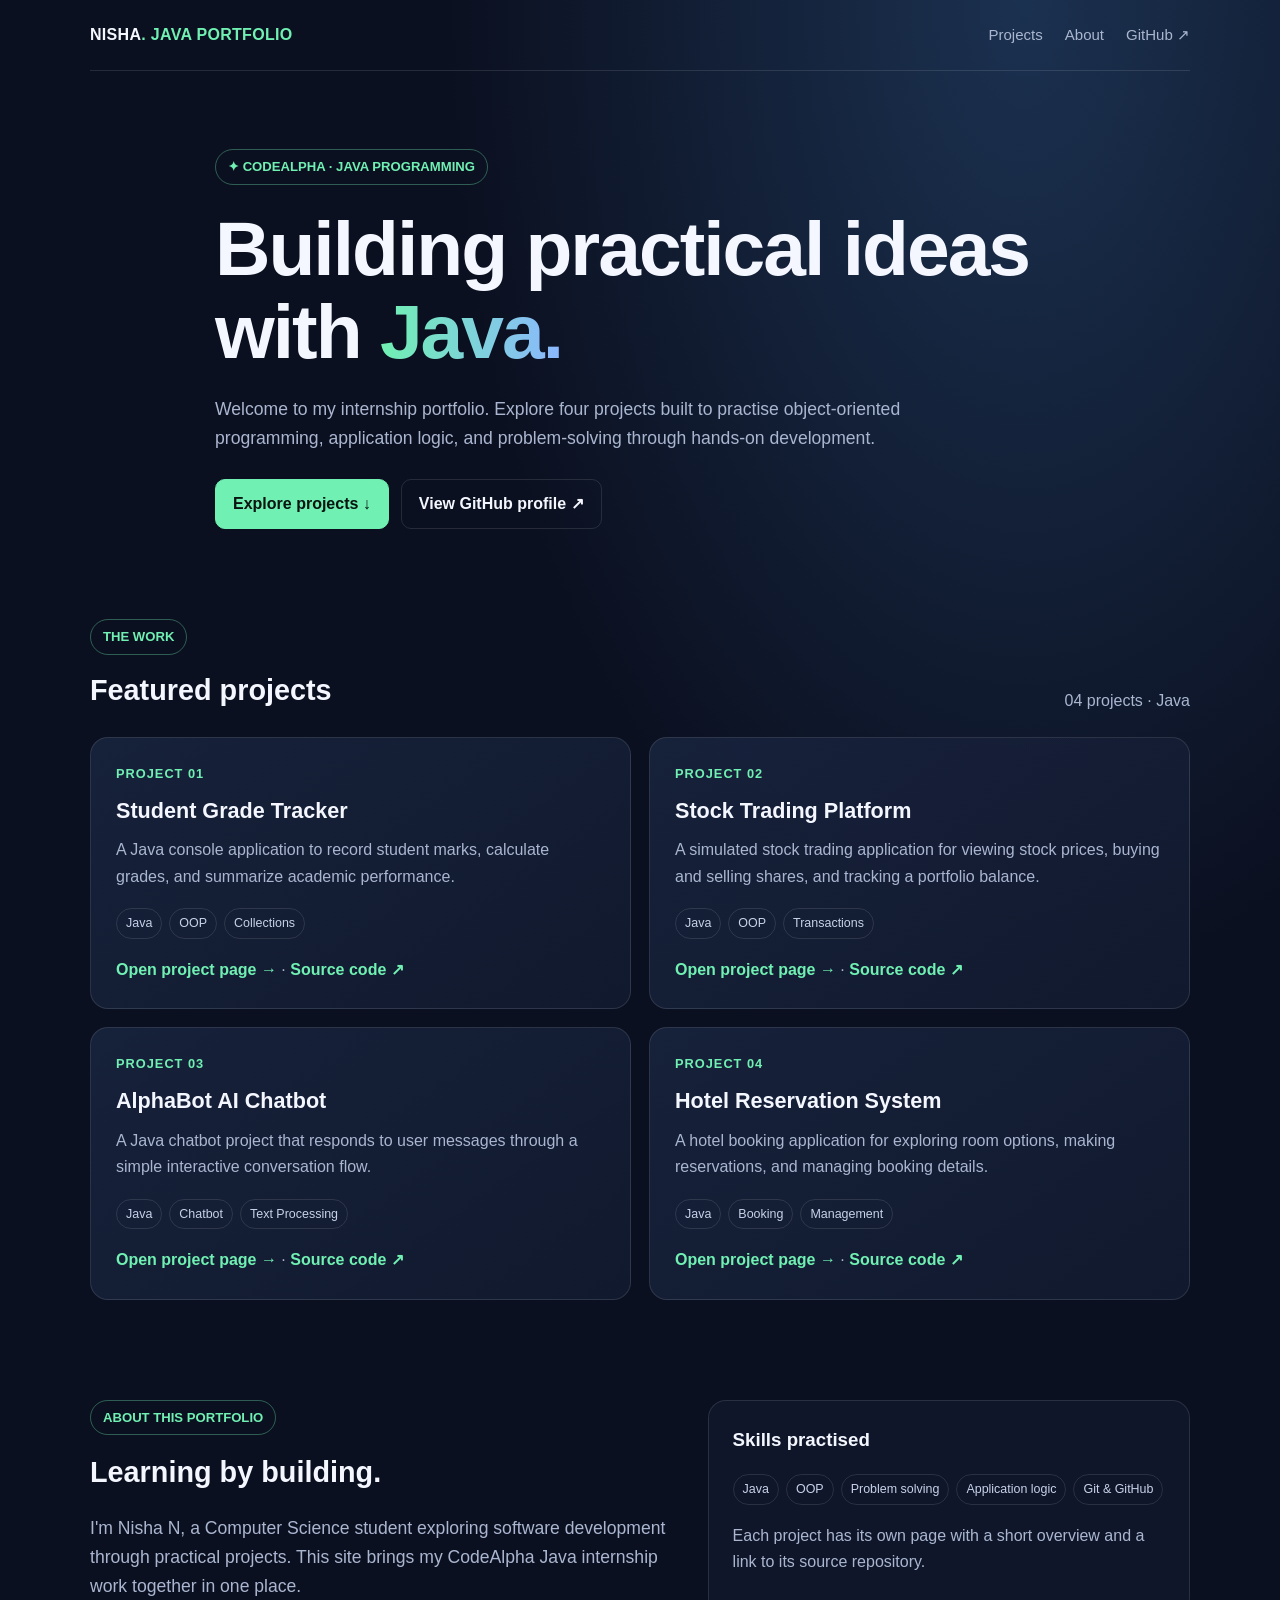
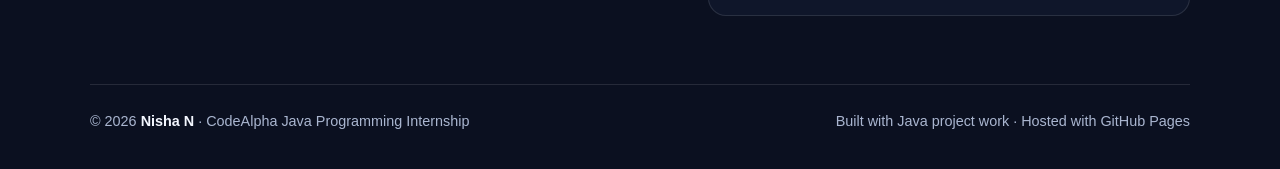
==== index.html @ f7e3fd38 "Add files via upload" ====
<!doctype html><html lang="en"><head><meta charset="utf-8"><meta name="viewport" content="width=device-width, initial-scale=1"><meta name="description" content="Nisha N's CodeAlpha Java Programming Internship portfolio featuring four Java projects."><title>Nisha N | CodeAlpha Java Portfolio</title><link rel="stylesheet" href="style.css"></head><body><header class="wrap nav"><a class="brand" href="index.html">NISHA<span>.</span> <span>JAVA PORTFOLIO</span></a><nav class="navlinks"><a href="index.html#projects">Projects</a><a href="index.html#about">About</a><a href="https://github.com/nishaediga193-tech" target="_blank" rel="noopener">GitHub ↗</a></nav></header><main><section class="wrap hero"><span class="eyebrow">✦ CODEALPHA · JAVA PROGRAMMING</span><h1>Building practical ideas<br>with <span class="gradient">Java.</span></h1><p>Welcome to my internship portfolio. Explore four projects built to practise object-oriented programming, application logic, and problem-solving through hands-on development.</p><div class="actions"><a class="btn" href="#projects">Explore projects ↓</a><a class="btn secondary" href="https://github.com/nishaediga193-tech" target="_blank" rel="noopener">View GitHub profile ↗</a></div></section><section class="wrap section" id="projects"><div class="sectionhead"><div><span class="eyebrow">THE WORK</span><h2 style="margin-top:12px">Featured projects</h2></div><span class="muted">04 projects · Java</span></div><div class="grid"><article class="card"><div class="num">PROJECT 01</div><h3>Student Grade Tracker</h3><p>A Java console application to record student marks, calculate grades, and summarize academic performance.</p><div class="tags"><span class="tag">Java</span><span class="tag">OOP</span><span class="tag">Collections</span></div><a class="textlink" href="student-grade-tracker.html">Open project page →</a><span class="muted"> · </span><a class="textlink" href="https://github.com/nishaediga193-tech/CodeAlpha_StudentGradeTracker" target="_blank" rel="noopener">Source code ↗</a></article><article class="card"><div class="num">PROJECT 02</div><h3>Stock Trading Platform</h3><p>A simulated stock trading application for viewing stock prices, buying and selling shares, and tracking a portfolio balance.</p><div class="tags"><span class="tag">Java</span><span class="tag">OOP</span><span class="tag">Transactions</span></div><a class="textlink" href="stock-trading-platform.html">Open project page →</a><span class="muted"> · </span><a class="textlink" href="https://github.com/nishaediga193-tech/CodeAlpha_StockTradingPlatform" target="_blank" rel="noopener">Source code ↗</a></article><article class="card"><div class="num">PROJECT 03</div><h3>AlphaBot AI Chatbot</h3><p>A Java chatbot project that responds to user messages through a simple interactive conversation flow.</p><div class="tags"><span class="tag">Java</span><span class="tag">Chatbot</span><span class="tag">Text Processing</span></div><a class="textlink" href="alphabot-chatbot.html">Open project page →</a><span class="muted"> · </span><a class="textlink" href="https://github.com/nishaediga193-tech/AI-Chatbot-AlphaBot" target="_blank" rel="noopener">Source code ↗</a></article><article class="card"><div class="num">PROJECT 04</div><h3>Hotel Reservation System</h3><p>A hotel booking application for exploring room options, making reservations, and managing booking details.</p><div class="tags"><span class="tag">Java</span><span class="tag">Booking</span><span class="tag">Management</span></div><a class="textlink" href="hotel-reservation.html">Open project page →</a><span class="muted"> · </span><a class="textlink" href="https://github.com/nishaediga193-tech/Hotel-Reservation-System" target="_blank" rel="noopener">Source code ↗</a></article></div></section><section class="wrap section" id="about"><div class="about"><div><span class="eyebrow">ABOUT THIS PORTFOLIO</span><h2 style="margin-top:14px">Learning by building.</h2><p class="lead">I'm Nisha N, a Computer Science student exploring software development through practical projects. This site brings my CodeAlpha Java internship work together in one place.</p></div><div class="aboutbox"><h3>Skills practised</h3><div class="tags"><span class="tag">Java</span><span class="tag">OOP</span><span class="tag">Problem solving</span><span class="tag">Application logic</span><span class="tag">Git & GitHub</span></div><p class="muted">Each project has its own page with a short overview and a link to its source repository.</p></div></div></section></main><footer class="wrap footer"><div>© 2026 <strong>Nisha N</strong> · CodeAlpha Java Programming Internship</div><div>Built with Java project work · Hosted with GitHub Pages</div></footer></body></html>
---- style.css ----
:root{--bg:#0b1020;--panel:#121a2f;--panel2:#18233d;--text:#f4f7ff;--muted:#aab6d0;--green:#70f0b2;--blue:#8bb7ff;--line:rgba(255,255,255,.11)}*{box-sizing:border-box}html{scroll-behavior:smooth}body{margin:0;background:radial-gradient(ellipse at 80% 0%,#1b3150 0,transparent 40%),var(--bg);color:var(--text);font-family:Inter,Segoe UI,Arial,sans-serif;line-height:1.65}a{color:inherit;text-decoration:none}.wrap{width:min(1100px,92%);margin:auto}.nav{display:flex;justify-content:space-between;align-items:center;padding:22px 0;border-bottom:1px solid var(--line);gap:20px}.brand{font-weight:800;letter-spacing:.3px}.brand span{color:var(--green)}.navlinks{display:flex;gap:22px;color:var(--muted);font-size:.94rem}.navlinks a:hover,.textlink:hover{color:var(--green)}.hero{padding:78px 0 55px;max-width:850px}.eyebrow{display:inline-flex;align-items:center;gap:8px;border:1px solid rgba(112,240,178,.35);color:var(--green);padding:6px 12px;border-radius:99px;font-size:.82rem;font-weight:700}.hero h1{font-size:clamp(2.5rem,6vw,4.8rem);line-height:1.08;letter-spacing:-2px;margin:22px 0}.gradient{background:linear-gradient(90deg,var(--green),var(--blue));-webkit-background-clip:text;background-clip:text;color:transparent}.hero p,.lead{font-size:1.1rem;color:var(--muted);max-width:720px}.actions{display:flex;flex-wrap:wrap;gap:12px;margin-top:26px}.btn{display:inline-flex;align-items:center;justify-content:center;padding:11px 17px;border-radius:10px;background:var(--green);color:#07140f;font-weight:800;border:1px solid var(--green)}.btn.secondary{background:transparent;color:var(--text);border-color:var(--line)}.section{padding:35px 0 65px}.sectionhead{display:flex;justify-content:space-between;align-items:end;gap:18px;margin-bottom:22px}.section h2{font-size:1.8rem;margin:0}.muted{color:var(--muted)}.grid{display:grid;grid-template-columns:repeat(2,minmax(0,1fr));gap:18px}.card{padding:25px;border:1px solid var(--line);border-radius:18px;background:linear-gradient(145deg,rgba(24,35,61,.92),rgba(18,26,47,.92));transition:transform .2s,border-color .2s}.card:hover{transform:translateY(-4px);border-color:rgba(112,240,178,.5)}.num{font-size:.8rem;color:var(--green);font-weight:800;letter-spacing:1px}.card h3{font-size:1.35rem;margin:9px 0}.card p{color:var(--muted);margin:0 0 17px}.tags{display:flex;flex-wrap:wrap;gap:7px;margin:18px 0}.tag{font-size:.78rem;border:1px solid var(--line);border-radius:99px;padding:4px 9px;color:#c7d2e9}.textlink{color:var(--green);font-weight:700}.about{display:grid;grid-template-columns:1.1fr .9fr;gap:28px;align-items:start}.aboutbox{border:1px solid var(--line);border-radius:18px;padding:24px;background:rgba(18,26,47,.7)}.aboutbox h3{margin-top:0}.detailhero{padding:62px 0 32px}.detailhero h1{font-size:clamp(2.4rem,5vw,4rem);line-height:1.12;letter-spacing:-1.4px;margin:18px 0}.detailgrid{display:grid;grid-template-columns:1.5fr .8fr;gap:20px;padding-bottom:65px}.panel{border:1px solid var(--line);border-radius:18px;padding:25px;background:rgba(18,26,47,.82)}.panel h2{margin-top:0}.panel li{margin:8px 0;color:var(--muted)}.back{color:var(--green);font-weight:700}.notice{border-left:3px solid var(--green);padding:12px 16px;background:rgba(112,240,178,.07);color:var(--muted);border-radius:0 9px 9px 0}.footer{border-top:1px solid var(--line);padding:25px 0 35px;color:var(--muted);font-size:.9rem;display:flex;justify-content:space-between;gap:15px;flex-wrap:wrap}.footer strong{color:var(--text)}@media(max-width:720px){.nav{align-items:flex-start;flex-direction:column}.navlinks{gap:14px;flex-wrap:wrap}.hero{padding-top:52px}.grid,.about,.detailgrid{grid-template-columns:1fr}.sectionhead{align-items:start;flex-direction:column}.card,.panel{padding:21px}}
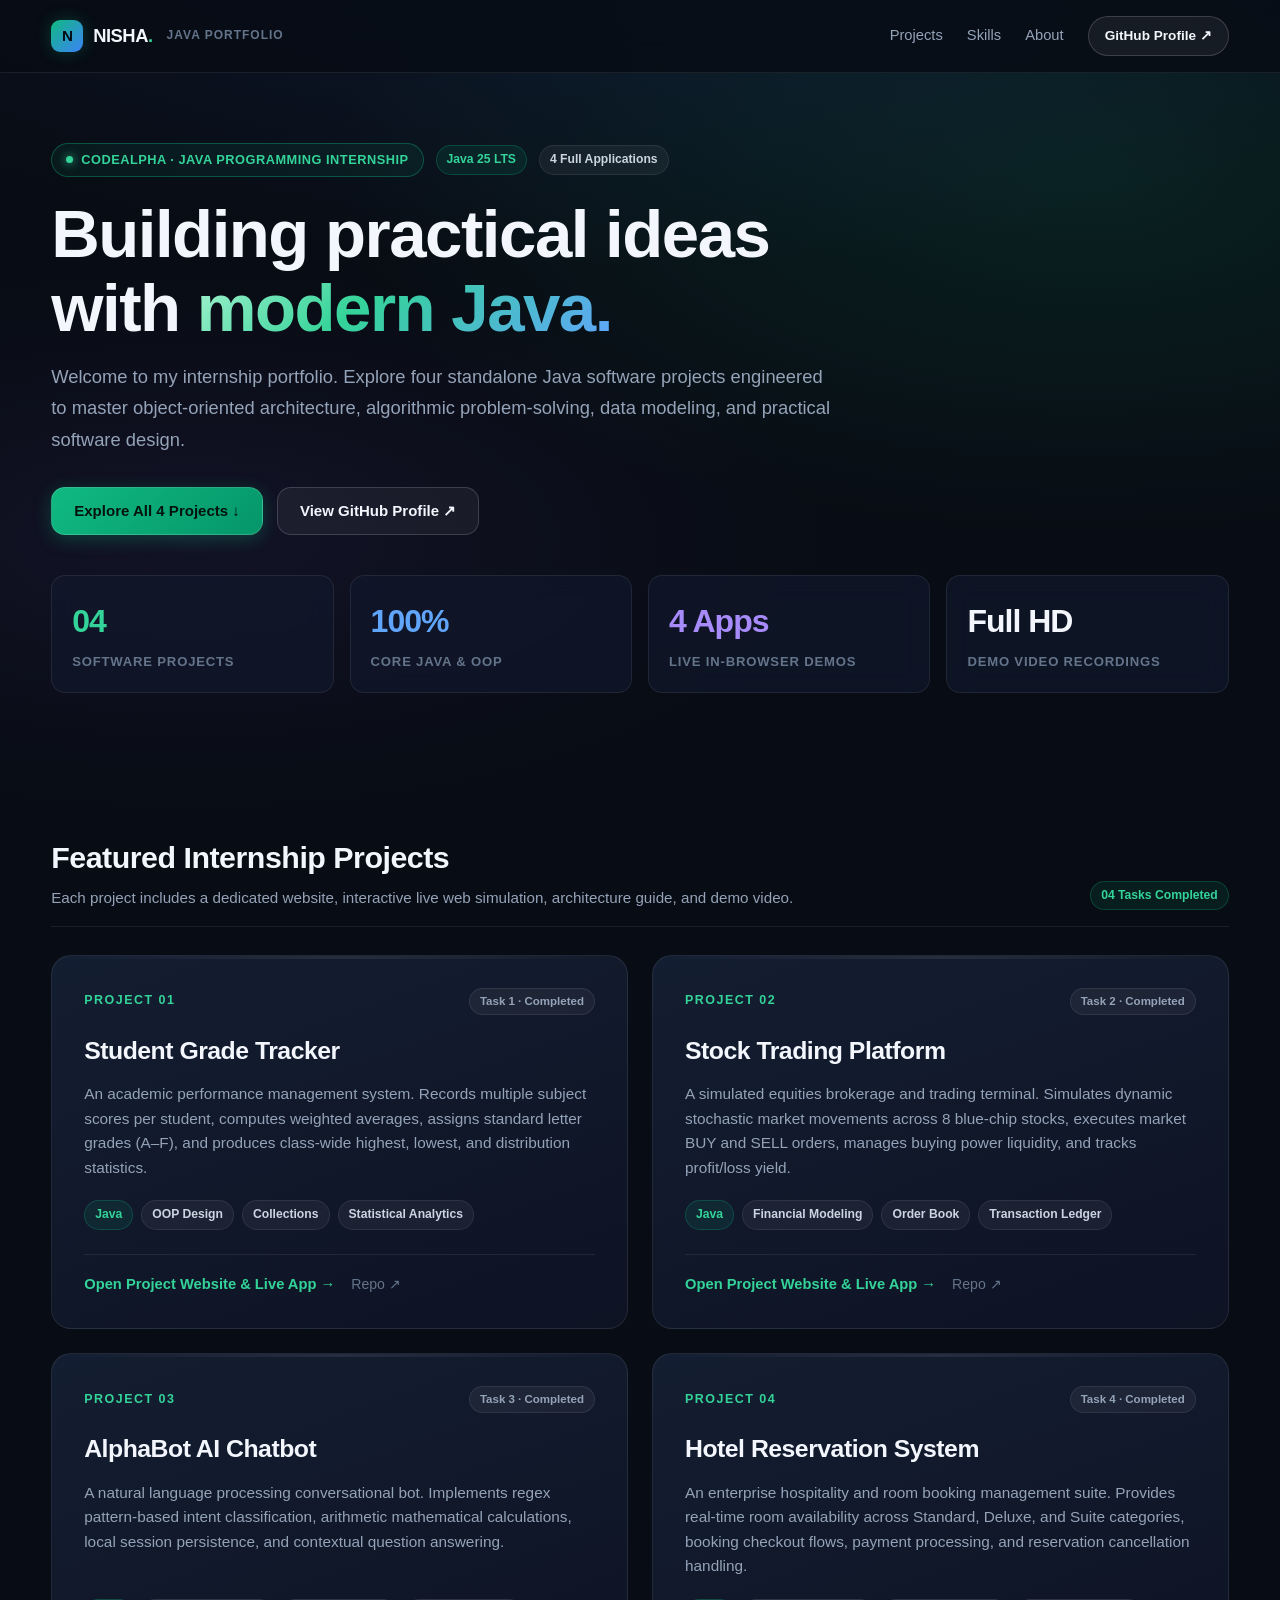
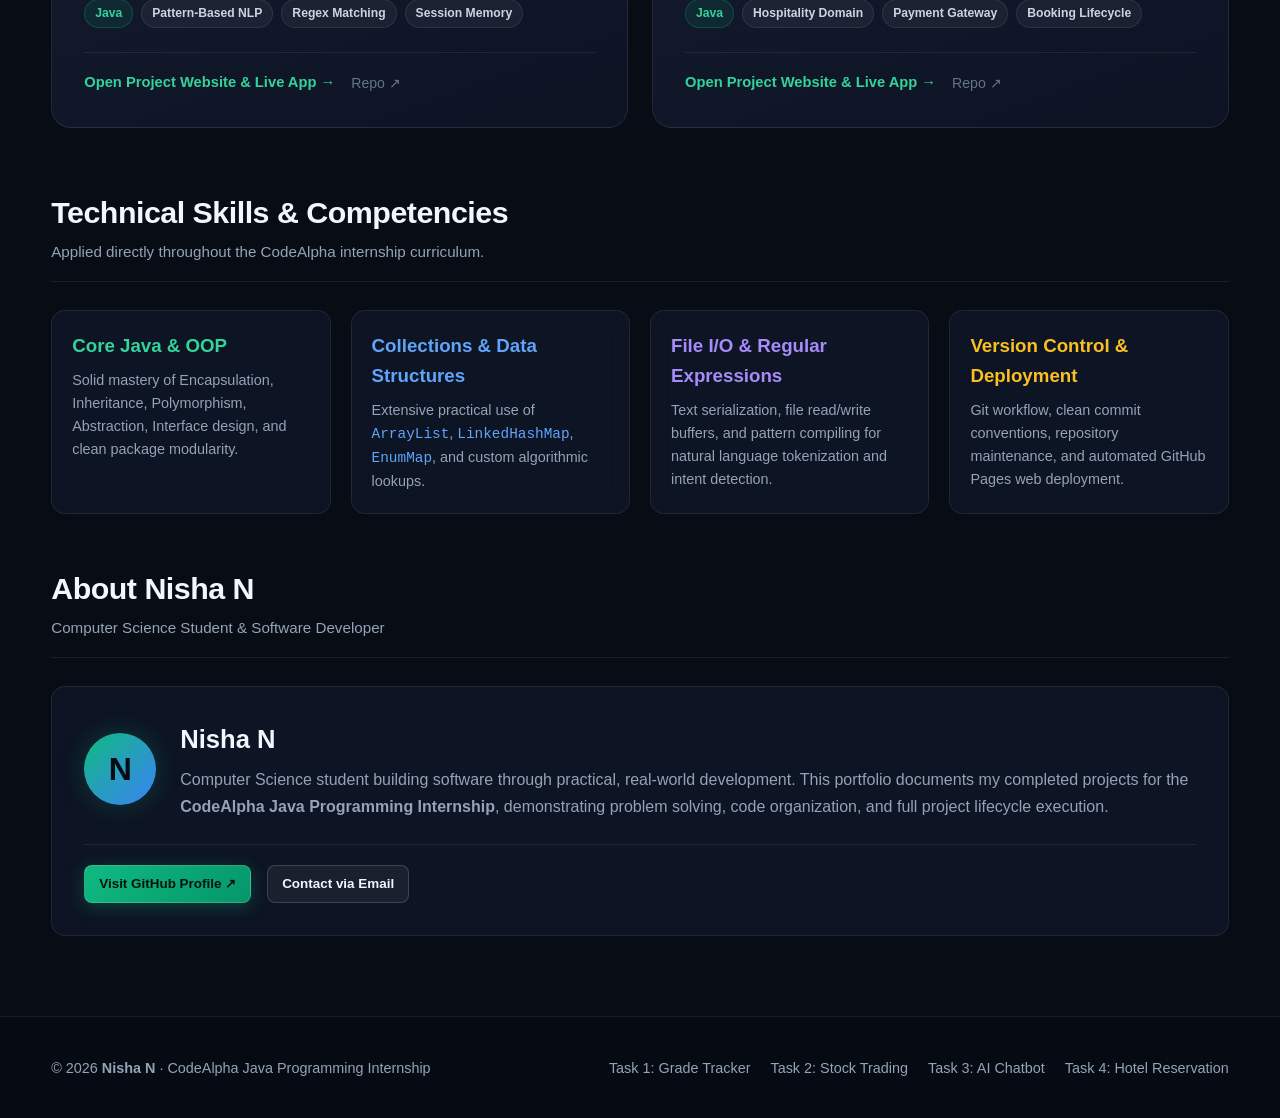
==== commit 6c3a93e7: "Upgrade portfolio with interactive suites, input/output controls, and custom favicon" ====
--- a/index.html
+++ b/index.html
@@ -1 +1,255 @@
-<!doctype html><html lang="en"><head><meta charset="utf-8"><meta name="viewport" content="width=device-width, initial-scale=1"><meta name="description" content="Nisha N's CodeAlpha Java Programming Internship portfolio featuring four Java projects."><title>Nisha N | CodeAlpha Java Portfolio</title><link rel="stylesheet" href="style.css"></head><body><header class="wrap nav"><a class="brand" href="index.html">NISHA<span>.</span> <span>JAVA PORTFOLIO</span></a><nav class="navlinks"><a href="index.html#projects">Projects</a><a href="index.html#about">About</a><a href="https://github.com/nishaediga193-tech" target="_blank" rel="noopener">GitHub ↗</a></nav></header><main><section class="wrap hero"><span class="eyebrow">✦ CODEALPHA · JAVA PROGRAMMING</span><h1>Building practical ideas<br>with <span class="gradient">Java.</span></h1><p>Welcome to my internship portfolio. Explore four projects built to practise object-oriented programming, application logic, and problem-solving through hands-on development.</p><div class="actions"><a class="btn" href="#projects">Explore projects ↓</a><a class="btn secondary" href="https://github.com/nishaediga193-tech" target="_blank" rel="noopener">View GitHub profile ↗</a></div></section><section class="wrap section" id="projects"><div class="sectionhead"><div><span class="eyebrow">THE WORK</span><h2 style="margin-top:12px">Featured projects</h2></div><span class="muted">04 projects · Java</span></div><div class="grid"><article class="card"><div class="num">PROJECT 01</div><h3>Student Grade Tracker</h3><p>A Java console application to record student marks, calculate grades, and summarize academic performance.</p><div class="tags"><span class="tag">Java</span><span class="tag">OOP</span><span class="tag">Collections</span></div><a class="textlink" href="student-grade-tracker.html">Open project page →</a><span class="muted"> · </span><a class="textlink" href="https://github.com/nishaediga193-tech/CodeAlpha_StudentGradeTracker" target="_blank" rel="noopener">Source code ↗</a></article><article class="card"><div class="num">PROJECT 02</div><h3>Stock Trading Platform</h3><p>A simulated stock trading application for viewing stock prices, buying and selling shares, and tracking a portfolio balance.</p><div class="tags"><span class="tag">Java</span><span class="tag">OOP</span><span class="tag">Transactions</span></div><a class="textlink" href="stock-trading-platform.html">Open project page →</a><span class="muted"> · </span><a class="textlink" href="https://github.com/nishaediga193-tech/CodeAlpha_StockTradingPlatform" target="_blank" rel="noopener">Source code ↗</a></article><article class="card"><div class="num">PROJECT 03</div><h3>AlphaBot AI Chatbot</h3><p>A Java chatbot project that responds to user messages through a simple interactive conversation flow.</p><div class="tags"><span class="tag">Java</span><span class="tag">Chatbot</span><span class="tag">Text Processing</span></div><a class="textlink" href="alphabot-chatbot.html">Open project page →</a><span class="muted"> · </span><a class="textlink" href="https://github.com/nishaediga193-tech/AI-Chatbot-AlphaBot" target="_blank" rel="noopener">Source code ↗</a></article><article class="card"><div class="num">PROJECT 04</div><h3>Hotel Reservation System</h3><p>A hotel booking application for exploring room options, making reservations, and managing booking details.</p><div class="tags"><span class="tag">Java</span><span class="tag">Booking</span><span class="tag">Management</span></div><a class="textlink" href="hotel-reservation.html">Open project page →</a><span class="muted"> · </span><a class="textlink" href="https://github.com/nishaediga193-tech/Hotel-Reservation-System" target="_blank" rel="noopener">Source code ↗</a></article></div></section><section class="wrap section" id="about"><div class="about"><div><span class="eyebrow">ABOUT THIS PORTFOLIO</span><h2 style="margin-top:14px">Learning by building.</h2><p class="lead">I'm Nisha N, a Computer Science student exploring software development through practical projects. This site brings my CodeAlpha Java internship work together in one place.</p></div><div class="aboutbox"><h3>Skills practised</h3><div class="tags"><span class="tag">Java</span><span class="tag">OOP</span><span class="tag">Problem solving</span><span class="tag">Application logic</span><span class="tag">Git & GitHub</span></div><p class="muted">Each project has its own page with a short overview and a link to its source repository.</p></div></div></section></main><footer class="wrap footer"><div>© 2026 <strong>Nisha N</strong> · CodeAlpha Java Programming Internship</div><div>Built with Java project work · Hosted with GitHub Pages</div></footer></body></html>+<!doctype html>
+<html lang="en">
+<head>
+  <meta charset="utf-8">
+  <meta name="viewport" content="width=device-width, initial-scale=1">
+  <meta name="description" content="Nisha N's CodeAlpha Java Programming Internship Portfolio featuring 4 production-grade Java projects with interactive browser simulators and demo videos.">
+  <title>Nisha N | CodeAlpha Java Programming Internship Portfolio</title>
+  <link rel="stylesheet" href="style.css">
+  <link rel="icon" type="image/x-icon" href="favicon.ico">
+</head>
+<body>
+
+  <!-- NAVIGATION -->
+  <header class="nav-wrap">
+    <div class="wrap nav">
+      <a class="brand" href="index.html">
+        <span class="brand-badge">N</span>
+        <span>NISHA<span class="accent">.</span></span>
+        <span class="subtag">Java Portfolio</span>
+      </a>
+      <nav class="navlinks">
+        <a href="#projects">Projects</a>
+        <a href="#skills">Skills</a>
+        <a href="#about">About</a>
+        <a href="https://github.com/nishaediga193-tech" target="_blank" rel="noopener" class="nav-cta">GitHub Profile ↗</a>
+      </nav>
+    </div>
+  </header>
+
+  <main class="wrap">
+    <!-- HERO SECTION -->
+    <section class="hero">
+      <div style="display:flex; align-items:center; gap:12px; flex-wrap:wrap;">
+        <span class="eyebrow"><span class="pulse-dot"></span> CODEALPHA · JAVA PROGRAMMING INTERNSHIP</span>
+        <span class="tag primary">Java 25 LTS</span>
+        <span class="tag">4 Full Applications</span>
+      </div>
+
+      <h1>Building practical ideas<br>with <span class="gradient">modern Java.</span></h1>
+
+      <p class="lead">
+        Welcome to my internship portfolio. Explore four standalone Java software projects engineered to master object-oriented architecture, algorithmic problem-solving, data modeling, and practical software design.
+      </p>
+
+      <div class="hero-actions">
+        <a class="btn" href="#projects">Explore All 4 Projects ↓</a>
+        <a class="btn secondary" href="https://github.com/nishaediga193-tech" target="_blank" rel="noopener">View GitHub Profile ↗</a>
+      </div>
+
+      <!-- HIGHLIGHT STATS -->
+      <div class="stats-grid">
+        <div class="stat-card">
+          <div class="stat-num highlight">04</div>
+          <div class="stat-label">Software Projects</div>
+        </div>
+        <div class="stat-card">
+          <div class="stat-num blue">100%</div>
+          <div class="stat-label">Core Java &amp; OOP</div>
+        </div>
+        <div class="stat-card">
+          <div class="stat-num purple">4 Apps</div>
+          <div class="stat-label">Live In-Browser Demos</div>
+        </div>
+        <div class="stat-card">
+          <div class="stat-num">Full HD</div>
+          <div class="stat-label">Demo Video Recordings</div>
+        </div>
+      </div>
+    </section>
+
+    <!-- FEATURED PROJECTS GRID -->
+    <section class="demo-section" id="projects">
+      <div class="section-head">
+        <div>
+          <h2>Featured Internship Projects</h2>
+          <p>Each project includes a dedicated website, interactive live web simulation, architecture guide, and demo video.</p>
+        </div>
+        <span class="tag primary">04 Tasks Completed</span>
+      </div>
+
+      <div class="project-grid">
+        <!-- PROJECT 1 -->
+        <article class="project-card">
+          <div class="card-top">
+            <span class="card-num">PROJECT 01</span>
+            <span class="card-badge">Task 1 · Completed</span>
+          </div>
+          <h3>Student Grade Tracker</h3>
+          <p>
+            An academic performance management system. Records multiple subject scores per student, computes weighted averages, assigns standard letter grades (A–F), and produces class-wide highest, lowest, and distribution statistics.
+          </p>
+          <div class="tag-list">
+            <span class="tag primary">Java</span>
+            <span class="tag">OOP Design</span>
+            <span class="tag">Collections</span>
+            <span class="tag">Statistical Analytics</span>
+          </div>
+          <div class="card-links">
+            <a class="card-cta" href="student-grade-tracker.html">Open Project Website &amp; Live App →</a>
+            <a class="card-repo" href="https://github.com/nishaediga193-tech/CodeAlpha_StudentGradeTracker" target="_blank" rel="noopener">Repo ↗</a>
+          </div>
+        </article>
+
+        <!-- PROJECT 2 -->
+        <article class="project-card">
+          <div class="card-top">
+            <span class="card-num">PROJECT 02</span>
+            <span class="card-badge">Task 2 · Completed</span>
+          </div>
+          <h3>Stock Trading Platform</h3>
+          <p>
+            A simulated equities brokerage and trading terminal. Simulates dynamic stochastic market movements across 8 blue-chip stocks, executes market BUY and SELL orders, manages buying power liquidity, and tracks profit/loss yield.
+          </p>
+          <div class="tag-list">
+            <span class="tag primary">Java</span>
+            <span class="tag">Financial Modeling</span>
+            <span class="tag">Order Book</span>
+            <span class="tag">Transaction Ledger</span>
+          </div>
+          <div class="card-links">
+            <a class="card-cta" href="stock-trading-platform.html">Open Project Website &amp; Live App →</a>
+            <a class="card-repo" href="https://github.com/nishaediga193-tech/CodeAlpha_StockTradingPlatform" target="_blank" rel="noopener">Repo ↗</a>
+          </div>
+        </article>
+
+        <!-- PROJECT 3 -->
+        <article class="project-card">
+          <div class="card-top">
+            <span class="card-num">PROJECT 03</span>
+            <span class="card-badge">Task 3 · Completed</span>
+          </div>
+          <h3>AlphaBot AI Chatbot</h3>
+          <p>
+            A natural language processing conversational bot. Implements regex pattern-based intent classification, arithmetic mathematical calculations, local session persistence, and contextual question answering.
+          </p>
+          <div class="tag-list">
+            <span class="tag primary">Java</span>
+            <span class="tag">Pattern-Based NLP</span>
+            <span class="tag">Regex Matching</span>
+            <span class="tag">Session Memory</span>
+          </div>
+          <div class="card-links">
+            <a class="card-cta" href="alphabot-chatbot.html">Open Project Website &amp; Live App →</a>
+            <a class="card-repo" href="https://github.com/nishaediga193-tech/AI-Chatbot-AlphaBot" target="_blank" rel="noopener">Repo ↗</a>
+          </div>
+        </article>
+
+        <!-- PROJECT 4 -->
+        <article class="project-card">
+          <div class="card-top">
+            <span class="card-num">PROJECT 04</span>
+            <span class="card-badge">Task 4 · Completed</span>
+          </div>
+          <h3>Hotel Reservation System</h3>
+          <p>
+            An enterprise hospitality and room booking management suite. Provides real-time room availability across Standard, Deluxe, and Suite categories, booking checkout flows, payment processing, and reservation cancellation handling.
+          </p>
+          <div class="tag-list">
+            <span class="tag primary">Java</span>
+            <span class="tag">Hospitality Domain</span>
+            <span class="tag">Payment Gateway</span>
+            <span class="tag">Booking Lifecycle</span>
+          </div>
+          <div class="card-links">
+            <a class="card-cta" href="hotel-reservation.html">Open Project Website &amp; Live App →</a>
+            <a class="card-repo" href="https://github.com/nishaediga193-tech/Hotel-Reservation-System" target="_blank" rel="noopener">Repo ↗</a>
+          </div>
+        </article>
+      </div>
+    </section>
+
+    <!-- SKILLS SECTION -->
+    <section class="demo-section" id="skills">
+      <div class="section-head">
+        <div>
+          <h2>Technical Skills &amp; Competencies</h2>
+          <p>Applied directly throughout the CodeAlpha internship curriculum.</p>
+        </div>
+      </div>
+
+      <div style="display:grid; grid-template-columns:repeat(auto-fit, minmax(260px, 1fr)); gap:20px;">
+        <div class="stat-card">
+          <h3 style="color:var(--primary-light); margin-bottom:8px;">Core Java &amp; OOP</h3>
+          <p style="color:var(--text-muted); font-size:0.9rem;">
+            Solid mastery of Encapsulation, Inheritance, Polymorphism, Abstraction, Interface design, and clean package modularity.
+          </p>
+        </div>
+        <div class="stat-card">
+          <h3 style="color:#60a5fa; margin-bottom:8px;">Collections &amp; Data Structures</h3>
+          <p style="color:var(--text-muted); font-size:0.9rem;">
+            Extensive practical use of <code style="color:#60a5fa;">ArrayList</code>, <code style="color:#60a5fa;">LinkedHashMap</code>, <code style="color:#60a5fa;">EnumMap</code>, and custom algorithmic lookups.
+          </p>
+        </div>
+        <div class="stat-card">
+          <h3 style="color:#a78bfa; margin-bottom:8px;">File I/O &amp; Regular Expressions</h3>
+          <p style="color:var(--text-muted); font-size:0.9rem;">
+            Text serialization, file read/write buffers, and pattern compiling for natural language tokenization and intent detection.
+          </p>
+        </div>
+        <div class="stat-card">
+          <h3 style="color:#fbbf24; margin-bottom:8px;">Version Control &amp; Deployment</h3>
+          <p style="color:var(--text-muted); font-size:0.9rem;">
+            Git workflow, clean commit conventions, repository maintenance, and automated GitHub Pages web deployment.
+          </p>
+        </div>
+      </div>
+    </section>
+
+    <!-- ABOUT SECTION -->
+    <section class="demo-section" id="about">
+      <div class="section-head">
+        <div>
+          <h2>About Nisha N</h2>
+          <p>Computer Science Student &amp; Software Developer</p>
+        </div>
+      </div>
+
+      <div class="stat-card" style="padding:32px;">
+        <div style="display:flex; gap:24px; align-items:center; flex-wrap:wrap;">
+          <div style="width:72px; height:72px; border-radius:50%; background:linear-gradient(135deg, var(--primary), var(--blue)); display:flex; align-items:center; justify-content:center; font-size:2rem; font-weight:900; color:#050b14; box-shadow:0 0 25px var(--primary-glow);">
+            N
+          </div>
+          <div style="flex:1; min-width:260px;">
+            <h3 style="font-size:1.6rem; margin-bottom:6px;">Nisha N</h3>
+            <p style="color:var(--text-muted); line-height:1.7;">
+              Computer Science student building software through practical, real-world development. This portfolio documents my completed projects for the <strong>CodeAlpha Java Programming Internship</strong>, demonstrating problem solving, code organization, and full project lifecycle execution.
+            </p>
+          </div>
+        </div>
+
+        <div style="margin-top:24px; padding-top:20px; border-top:1px solid var(--line); display:flex; gap:16px; flex-wrap:wrap;">
+          <a href="https://github.com/nishaediga193-tech" target="_blank" rel="noopener" class="btn sm">Visit GitHub Profile ↗</a>
+          <a href="mailto:nishaediga193@gmail.com" class="btn secondary sm">Contact via Email</a>
+        </div>
+      </div>
+    </section>
+  </main>
+
+  <!-- FOOTER -->
+  <footer class="footer-wrap">
+    <div class="wrap footer-content">
+      <div>
+        © 2026 <strong>Nisha N</strong> · CodeAlpha Java Programming Internship
+      </div>
+      <div class="footer-nav">
+        <a href="student-grade-tracker.html">Task 1: Grade Tracker</a>
+        <a href="stock-trading-platform.html">Task 2: Stock Trading</a>
+        <a href="alphabot-chatbot.html">Task 3: AI Chatbot</a>
+        <a href="hotel-reservation.html">Task 4: Hotel Reservation</a>
+      </div>
+    </div>
+  </footer>
+
+</body>
+</html>
--- a/style.css
+++ b/style.css
@@ -1 +1,1063 @@
-:root{--bg:#0b1020;--panel:#121a2f;--panel2:#18233d;--text:#f4f7ff;--muted:#aab6d0;--green:#70f0b2;--blue:#8bb7ff;--line:rgba(255,255,255,.11)}*{box-sizing:border-box}html{scroll-behavior:smooth}body{margin:0;background:radial-gradient(ellipse at 80% 0%,#1b3150 0,transparent 40%),var(--bg);color:var(--text);font-family:Inter,Segoe UI,Arial,sans-serif;line-height:1.65}a{color:inherit;text-decoration:none}.wrap{width:min(1100px,92%);margin:auto}.nav{display:flex;justify-content:space-between;align-items:center;padding:22px 0;border-bottom:1px solid var(--line);gap:20px}.brand{font-weight:800;letter-spacing:.3px}.brand span{color:var(--green)}.navlinks{display:flex;gap:22px;color:var(--muted);font-size:.94rem}.navlinks a:hover,.textlink:hover{color:var(--green)}.hero{padding:78px 0 55px;max-width:850px}.eyebrow{display:inline-flex;align-items:center;gap:8px;border:1px solid rgba(112,240,178,.35);color:var(--green);padding:6px 12px;border-radius:99px;font-size:.82rem;font-weight:700}.hero h1{font-size:clamp(2.5rem,6vw,4.8rem);line-height:1.08;letter-spacing:-2px;margin:22px 0}.gradient{background:linear-gradient(90deg,var(--green),var(--blue));-webkit-background-clip:text;background-clip:text;color:transparent}.hero p,.lead{font-size:1.1rem;color:var(--muted);max-width:720px}.actions{display:flex;flex-wrap:wrap;gap:12px;margin-top:26px}.btn{display:inline-flex;align-items:center;justify-content:center;padding:11px 17px;border-radius:10px;background:var(--green);color:#07140f;font-weight:800;border:1px solid var(--green)}.btn.secondary{background:transparent;color:var(--text);border-color:var(--line)}.section{padding:35px 0 65px}.sectionhead{display:flex;justify-content:space-between;align-items:end;gap:18px;margin-bottom:22px}.section h2{font-size:1.8rem;margin:0}.muted{color:var(--muted)}.grid{display:grid;grid-template-columns:repeat(2,minmax(0,1fr));gap:18px}.card{padding:25px;border:1px solid var(--line);border-radius:18px;background:linear-gradient(145deg,rgba(24,35,61,.92),rgba(18,26,47,.92));transition:transform .2s,border-color .2s}.card:hover{transform:translateY(-4px);border-color:rgba(112,240,178,.5)}.num{font-size:.8rem;color:var(--green);font-weight:800;letter-spacing:1px}.card h3{font-size:1.35rem;margin:9px 0}.card p{color:var(--muted);margin:0 0 17px}.tags{display:flex;flex-wrap:wrap;gap:7px;margin:18px 0}.tag{font-size:.78rem;border:1px solid var(--line);border-radius:99px;padding:4px 9px;color:#c7d2e9}.textlink{color:var(--green);font-weight:700}.about{display:grid;grid-template-columns:1.1fr .9fr;gap:28px;align-items:start}.aboutbox{border:1px solid var(--line);border-radius:18px;padding:24px;background:rgba(18,26,47,.7)}.aboutbox h3{margin-top:0}.detailhero{padding:62px 0 32px}.detailhero h1{font-size:clamp(2.4rem,5vw,4rem);line-height:1.12;letter-spacing:-1.4px;margin:18px 0}.detailgrid{display:grid;grid-template-columns:1.5fr .8fr;gap:20px;padding-bottom:65px}.panel{border:1px solid var(--line);border-radius:18px;padding:25px;background:rgba(18,26,47,.82)}.panel h2{margin-top:0}.panel li{margin:8px 0;color:var(--muted)}.back{color:var(--green);font-weight:700}.notice{border-left:3px solid var(--green);padding:12px 16px;background:rgba(112,240,178,.07);color:var(--muted);border-radius:0 9px 9px 0}.footer{border-top:1px solid var(--line);padding:25px 0 35px;color:var(--muted);font-size:.9rem;display:flex;justify-content:space-between;gap:15px;flex-wrap:wrap}.footer strong{color:var(--text)}@media(max-width:720px){.nav{align-items:flex-start;flex-direction:column}.navlinks{gap:14px;flex-wrap:wrap}.hero{padding-top:52px}.grid,.about,.detailgrid{grid-template-columns:1fr}.sectionhead{align-items:start;flex-direction:column}.card,.panel{padding:21px}}+:root {
+  --bg: #080c14;
+  --bg-secondary: #0d1322;
+  --panel: #121a2d;
+  --panel-hover: #17223b;
+  --panel-card: rgba(18, 26, 45, 0.78);
+  --panel-glass: rgba(18, 26, 45, 0.65);
+  --text: #f3f6fc;
+  --text-muted: #94a3b8;
+  --text-dim: #64748b;
+  --line: rgba(255, 255, 255, 0.08);
+  --line-strong: rgba(255, 255, 255, 0.16);
+  --primary: #10b981;
+  --primary-light: #34d399;
+  --primary-glow: rgba(16, 185, 129, 0.25);
+  --blue: #3b82f6;
+  --blue-light: #60a5fa;
+  --purple: #8b5cf6;
+  --purple-light: #a78bfa;
+  --amber: #f59e0b;
+  --red: #ef4444;
+  --radius-sm: 8px;
+  --radius-md: 14px;
+  --radius-lg: 20px;
+  --radius-full: 9999px;
+  --font-sans: 'Inter', -apple-system, BlinkMacSystemFont, 'Segoe UI', Roboto, Helvetica, Arial, sans-serif;
+  --font-mono: 'JetBrains Mono', 'Fira Code', Consolas, Monaco, monospace;
+}
+
+* {
+  box-sizing: border-box;
+  margin: 0;
+  padding: 0;
+}
+
+html {
+  scroll-behavior: smooth;
+  color-scheme: dark;
+}
+
+body {
+  background-color: var(--bg);
+  background-image: 
+    radial-gradient(ellipse 80% 50% at 50% -20%, rgba(59, 130, 246, 0.15), transparent),
+    radial-gradient(ellipse 60% 40% at 85% 20%, rgba(16, 185, 129, 0.12), transparent),
+    radial-gradient(ellipse 50% 30% at 15% 60%, rgba(139, 92, 246, 0.08), transparent);
+  background-attachment: fixed;
+  color: var(--text);
+  font-family: var(--font-sans);
+  line-height: 1.6;
+  -webkit-font-smoothing: antialiased;
+  min-height: 100vh;
+}
+
+a {
+  color: inherit;
+  text-decoration: none;
+  transition: all 0.2s ease;
+}
+
+.wrap {
+  width: min(1200px, 92%);
+  margin: 0 auto;
+}
+
+/* NAVBAR */
+.nav-wrap {
+  position: sticky;
+  top: 0;
+  z-index: 100;
+  backdrop-filter: blur(16px);
+  -webkit-backdrop-filter: blur(16px);
+  background: rgba(8, 12, 20, 0.85);
+  border-bottom: 1px solid var(--line);
+}
+
+.nav {
+  display: flex;
+  justify-content: space-between;
+  align-items: center;
+  padding: 16px 0;
+  gap: 20px;
+}
+
+.brand {
+  display: flex;
+  align-items: center;
+  gap: 10px;
+  font-weight: 800;
+  font-size: 1.15rem;
+  letter-spacing: -0.5px;
+}
+
+.brand-badge {
+  display: inline-flex;
+  align-items: center;
+  justify-content: center;
+  width: 32px;
+  height: 32px;
+  background: linear-gradient(135deg, var(--primary), var(--blue));
+  color: #050b14;
+  border-radius: 9px;
+  font-weight: 900;
+  font-size: 0.95rem;
+  box-shadow: 0 0 16px var(--primary-glow);
+}
+
+.brand span.accent {
+  color: var(--primary-light);
+}
+
+.brand .subtag {
+  font-size: 0.75rem;
+  font-weight: 600;
+  color: var(--text-dim);
+  text-transform: uppercase;
+  letter-spacing: 1px;
+  margin-left: 4px;
+}
+
+.navlinks {
+  display: flex;
+  align-items: center;
+  gap: 24px;
+  font-size: 0.92rem;
+  font-weight: 500;
+  color: var(--text-muted);
+}
+
+.navlinks a:hover {
+  color: var(--text);
+}
+
+.nav-cta {
+  display: inline-flex;
+  align-items: center;
+  gap: 6px;
+  padding: 8px 16px;
+  border-radius: var(--radius-full);
+  background: rgba(255, 255, 255, 0.06);
+  border: 1px solid var(--line-strong);
+  color: var(--text);
+  font-size: 0.85rem;
+  font-weight: 600;
+}
+
+.nav-cta:hover {
+  background: rgba(255, 255, 255, 0.12);
+  border-color: var(--primary-light);
+  color: var(--primary-light);
+}
+
+/* BUTTONS */
+.btn {
+  display: inline-flex;
+  align-items: center;
+  justify-content: center;
+  gap: 8px;
+  padding: 11px 22px;
+  border-radius: var(--radius-md);
+  background: linear-gradient(135deg, var(--primary), #059669);
+  color: #04140d;
+  font-weight: 700;
+  font-size: 0.94rem;
+  border: 1px solid rgba(255, 255, 255, 0.15);
+  box-shadow: 0 4px 18px rgba(16, 185, 129, 0.28);
+  cursor: pointer;
+  transition: all 0.2s cubic-bezier(0.16, 1, 0.3, 1);
+}
+
+.btn:hover {
+  transform: translateY(-2px);
+  box-shadow: 0 6px 24px rgba(16, 185, 129, 0.4);
+  background: linear-gradient(135deg, var(--primary-light), var(--primary));
+}
+
+.btn.secondary {
+  background: rgba(255, 255, 255, 0.05);
+  color: var(--text);
+  border: 1px solid var(--line-strong);
+  box-shadow: none;
+}
+
+.btn.secondary:hover {
+  background: rgba(255, 255, 255, 0.1);
+  border-color: var(--primary-light);
+  color: var(--primary-light);
+}
+
+.btn.sm {
+  padding: 7px 14px;
+  font-size: 0.84rem;
+  border-radius: var(--radius-sm);
+}
+
+.btn.danger {
+  background: rgba(239, 68, 68, 0.15);
+  border-color: rgba(239, 68, 68, 0.3);
+  color: #fca5a5;
+  box-shadow: none;
+}
+
+.btn.danger:hover {
+  background: var(--red);
+  color: #fff;
+}
+
+/* HERO SECTION */
+.hero {
+  padding: 70px 0 50px;
+}
+
+.eyebrow {
+  display: inline-flex;
+  align-items: center;
+  gap: 8px;
+  border: 1px solid rgba(16, 185, 129, 0.35);
+  background: rgba(16, 185, 129, 0.08);
+  color: var(--primary-light);
+  padding: 6px 14px;
+  border-radius: var(--radius-full);
+  font-size: 0.8rem;
+  font-weight: 700;
+  letter-spacing: 0.5px;
+  text-transform: uppercase;
+}
+
+.pulse-dot {
+  width: 7px;
+  height: 7px;
+  border-radius: 50%;
+  background: var(--primary-light);
+  box-shadow: 0 0 10px var(--primary-light);
+  animation: pulse 2s infinite;
+}
+
+@keyframes pulse {
+  0% { opacity: 0.4; transform: scale(0.9); }
+  50% { opacity: 1; transform: scale(1.2); }
+  100% { opacity: 0.4; transform: scale(0.9); }
+}
+
+.hero h1 {
+  font-size: clamp(2.4rem, 5.5vw, 4.2rem);
+  line-height: 1.1;
+  letter-spacing: -1.5px;
+  margin: 20px 0 16px;
+  font-weight: 800;
+}
+
+.gradient {
+  background: linear-gradient(135deg, #a7f3d0 0%, var(--primary-light) 40%, var(--blue-light) 100%);
+  -webkit-background-clip: text;
+  background-clip: text;
+  color: transparent;
+}
+
+.lead {
+  font-size: 1.15rem;
+  color: var(--text-muted);
+  max-width: 780px;
+  line-height: 1.7;
+}
+
+.hero-actions {
+  display: flex;
+  flex-wrap: wrap;
+  gap: 14px;
+  margin-top: 32px;
+}
+
+/* STATS ROW */
+.stats-grid {
+  display: grid;
+  grid-template-columns: repeat(4, 1fr);
+  gap: 16px;
+  margin: 40px 0;
+}
+
+.stat-card {
+  padding: 20px;
+  background: var(--panel-glass);
+  backdrop-filter: blur(12px);
+  border: 1px solid var(--line);
+  border-radius: var(--radius-md);
+  transition: all 0.2s ease;
+}
+
+.stat-card:hover {
+  border-color: var(--line-strong);
+  transform: translateY(-2px);
+}
+
+.stat-num {
+  font-size: 2rem;
+  font-weight: 800;
+  letter-spacing: -1px;
+  color: var(--text);
+}
+
+.stat-num.highlight {
+  color: var(--primary-light);
+}
+
+.stat-num.blue {
+  color: var(--blue-light);
+}
+
+.stat-num.purple {
+  color: var(--purple-light);
+}
+
+.stat-label {
+  font-size: 0.82rem;
+  color: var(--text-dim);
+  text-transform: uppercase;
+  letter-spacing: 0.8px;
+  font-weight: 600;
+  margin-top: 4px;
+}
+
+/* SECTION HEADERS */
+.section-head {
+  display: flex;
+  justify-content: space-between;
+  align-items: flex-end;
+  gap: 20px;
+  margin-bottom: 28px;
+  border-bottom: 1px solid var(--line);
+  padding-bottom: 16px;
+}
+
+.section-head h2 {
+  font-size: 1.9rem;
+  font-weight: 800;
+  letter-spacing: -0.5px;
+}
+
+.section-head p {
+  color: var(--text-muted);
+  font-size: 0.95rem;
+  margin-top: 4px;
+}
+
+/* PROJECT SHOWCASE CARDS (Index Page) */
+.project-grid {
+  display: grid;
+  grid-template-columns: repeat(2, 1fr);
+  gap: 24px;
+  margin-bottom: 60px;
+}
+
+.project-card {
+  position: relative;
+  background: linear-gradient(160deg, rgba(22, 32, 53, 0.9), rgba(14, 20, 36, 0.95));
+  border: 1px solid var(--line);
+  border-radius: var(--radius-lg);
+  padding: 32px;
+  display: flex;
+  flex-direction: column;
+  transition: all 0.3s cubic-bezier(0.16, 1, 0.3, 1);
+  overflow: hidden;
+}
+
+.project-card::before {
+  content: '';
+  position: absolute;
+  top: 0;
+  left: 0;
+  right: 0;
+  height: 3px;
+  background: linear-gradient(90deg, transparent, var(--line), transparent);
+  transition: all 0.3s ease;
+}
+
+.project-card:hover {
+  transform: translateY(-6px);
+  border-color: rgba(52, 211, 153, 0.35);
+  box-shadow: 0 20px 40px rgba(0, 0, 0, 0.4), 0 0 30px rgba(16, 185, 129, 0.08);
+}
+
+.project-card:hover::before {
+  background: linear-gradient(90deg, var(--primary), var(--blue));
+}
+
+.card-top {
+  display: flex;
+  justify-content: space-between;
+  align-items: center;
+  margin-bottom: 16px;
+}
+
+.card-num {
+  font-size: 0.78rem;
+  font-weight: 800;
+  letter-spacing: 1.5px;
+  color: var(--primary-light);
+  text-transform: uppercase;
+}
+
+.card-badge {
+  font-size: 0.72rem;
+  font-weight: 700;
+  padding: 3px 10px;
+  border-radius: var(--radius-full);
+  background: rgba(255, 255, 255, 0.05);
+  border: 1px solid var(--line);
+  color: var(--text-muted);
+}
+
+.project-card h3 {
+  font-size: 1.55rem;
+  margin-bottom: 12px;
+  font-weight: 800;
+  letter-spacing: -0.5px;
+}
+
+.project-card p {
+  color: var(--text-muted);
+  font-size: 0.96rem;
+  line-height: 1.6;
+  flex-grow: 1;
+  margin-bottom: 20px;
+}
+
+.tag-list {
+  display: flex;
+  flex-wrap: wrap;
+  gap: 8px;
+  margin-bottom: 24px;
+}
+
+.tag {
+  font-size: 0.76rem;
+  font-weight: 600;
+  padding: 4px 10px;
+  border-radius: var(--radius-full);
+  background: rgba(255, 255, 255, 0.05);
+  border: 1px solid var(--line);
+  color: #cbd5e1;
+}
+
+.tag.primary {
+  background: rgba(16, 185, 129, 0.1);
+  border-color: rgba(16, 185, 129, 0.25);
+  color: var(--primary-light);
+}
+
+.card-links {
+  display: flex;
+  align-items: center;
+  gap: 16px;
+  padding-top: 18px;
+  border-top: 1px solid var(--line);
+}
+
+.card-cta {
+  display: inline-flex;
+  align-items: center;
+  gap: 6px;
+  font-weight: 700;
+  font-size: 0.92rem;
+  color: var(--primary-light);
+}
+
+.card-cta:hover {
+  color: #fff;
+  transform: translateX(3px);
+}
+
+.card-repo {
+  color: var(--text-dim);
+  font-size: 0.88rem;
+}
+
+.card-repo:hover {
+  color: var(--text-muted);
+}
+
+/* INTERACTIVE DEMO APP CONTAINER */
+.demo-section {
+  margin: 50px 0;
+}
+
+.demo-window {
+  background: #0f1626;
+  border: 1px solid var(--line-strong);
+  border-radius: var(--radius-lg);
+  box-shadow: 0 25px 60px rgba(0, 0, 0, 0.5), 0 0 40px rgba(59, 130, 246, 0.08);
+  overflow: hidden;
+}
+
+.demo-titlebar {
+  display: flex;
+  align-items: center;
+  justify-content: space-between;
+  padding: 14px 20px;
+  background: rgba(255, 255, 255, 0.03);
+  border-bottom: 1px solid var(--line);
+}
+
+.demo-dots {
+  display: flex;
+  gap: 8px;
+}
+
+.dot {
+  width: 12px;
+  height: 12px;
+  border-radius: 50%;
+}
+
+.dot.red { background: #ef4444; }
+.dot.yellow { background: #f59e0b; }
+.dot.green { background: #10b981; }
+
+.demo-title {
+  font-size: 0.85rem;
+  font-weight: 600;
+  color: var(--text-muted);
+  display: flex;
+  align-items: center;
+  gap: 8px;
+}
+
+.demo-badge {
+  font-size: 0.7rem;
+  font-weight: 700;
+  padding: 2px 8px;
+  border-radius: var(--radius-full);
+  background: rgba(16, 185, 129, 0.15);
+  color: var(--primary-light);
+  border: 1px solid rgba(16, 185, 129, 0.3);
+}
+
+.demo-body {
+  padding: 28px;
+}
+
+/* FORM CONTROLS IN DEMO */
+.form-row {
+  display: grid;
+  grid-template-columns: repeat(auto-fit, minmax(180px, 1fr));
+  gap: 14px;
+  margin-bottom: 18px;
+  align-items: flex-end;
+}
+
+.form-group {
+  display: flex;
+  flex-direction: column;
+  gap: 6px;
+}
+
+.form-group label {
+  font-size: 0.82rem;
+  font-weight: 600;
+  color: var(--text-muted);
+  text-transform: uppercase;
+  letter-spacing: 0.5px;
+}
+
+.form-control {
+  width: 100%;
+  padding: 10px 14px;
+  border-radius: var(--radius-sm);
+  background: rgba(6, 10, 18, 0.8);
+  border: 1px solid var(--line-strong);
+  color: var(--text);
+  font-family: inherit;
+  font-size: 0.94rem;
+  transition: all 0.2s ease;
+}
+
+.form-control:focus {
+  outline: none;
+  border-color: var(--primary-light);
+  box-shadow: 0 0 12px rgba(16, 185, 129, 0.25);
+  background: rgba(6, 10, 18, 0.95);
+}
+
+select.form-control {
+  cursor: pointer;
+}
+
+/* INPUT / OUTPUT CONTROL BAR */
+.io-control-bar {
+  display: flex;
+  flex-wrap: wrap;
+  gap: 12px;
+  align-items: center;
+  background: rgba(18, 26, 45, 0.85);
+  border: 1px solid var(--line-strong);
+  padding: 16px;
+  border-radius: var(--radius-md);
+  margin-bottom: 24px;
+}
+
+.io-btn {
+  display: inline-flex;
+  align-items: center;
+  gap: 8px;
+  padding: 11px 20px;
+  border-radius: var(--radius-md);
+  font-weight: 800;
+  font-size: 0.92rem;
+  letter-spacing: 0.3px;
+  cursor: pointer;
+  border: 1px solid transparent;
+  transition: all 0.2s cubic-bezier(0.16, 1, 0.3, 1);
+}
+
+.io-btn.input-btn {
+  background: linear-gradient(135deg, #10b981, #059669);
+  color: #04140d;
+  box-shadow: 0 4px 16px rgba(16, 185, 129, 0.35);
+}
+
+.io-btn.input-btn:hover {
+  transform: translateY(-2px);
+  box-shadow: 0 6px 22px rgba(16, 185, 129, 0.5);
+}
+
+.io-btn.output-btn {
+  background: linear-gradient(135deg, #3b82f6, #1d4ed8);
+  color: #ffffff;
+  box-shadow: 0 4px 16px rgba(59, 130, 246, 0.35);
+}
+
+.io-btn.output-btn:hover {
+  transform: translateY(-2px);
+  box-shadow: 0 6px 22px rgba(59, 130, 246, 0.5);
+}
+
+.io-btn.terminal-btn {
+  background: rgba(255, 255, 255, 0.06);
+  color: #a78bfa;
+  border-color: rgba(167, 139, 250, 0.3);
+}
+
+.io-btn.terminal-btn:hover {
+  background: rgba(167, 139, 250, 0.15);
+  color: #fff;
+}
+
+.io-panel-box {
+  background: rgba(12, 18, 32, 0.85);
+  border: 1px solid var(--line-strong);
+  border-radius: var(--radius-md);
+  padding: 24px;
+  margin-bottom: 24px;
+}
+
+.console-terminal {
+  background: #050811;
+  color: #38bdf8;
+  font-family: var(--font-mono);
+  font-size: 0.88rem;
+  line-height: 1.55;
+  padding: 20px;
+  border-radius: var(--radius-sm);
+  border: 1px solid rgba(56, 189, 248, 0.2);
+  white-space: pre;
+  overflow-x: auto;
+}
+
+/* DATA TABLES */
+.table-container {
+  overflow-x: auto;
+  border-radius: var(--radius-md);
+  border: 1px solid var(--line);
+  background: rgba(10, 15, 26, 0.6);
+  margin: 18px 0;
+}
+
+.data-table {
+  width: 100%;
+  border-collapse: collapse;
+  text-align: left;
+  font-size: 0.92rem;
+}
+
+.data-table th {
+  padding: 14px 18px;
+  background: rgba(255, 255, 255, 0.03);
+  color: var(--text-muted);
+  font-weight: 700;
+  font-size: 0.78rem;
+  text-transform: uppercase;
+  letter-spacing: 0.8px;
+  border-bottom: 1px solid var(--line);
+}
+
+.data-table td {
+  padding: 14px 18px;
+  border-bottom: 1px solid var(--line);
+  color: var(--text);
+}
+
+.data-table tr:last-child td {
+  border-bottom: none;
+}
+
+.data-table tr:hover td {
+  background: rgba(255, 255, 255, 0.02);
+}
+
+.badge-grade {
+  display: inline-block;
+  padding: 3px 9px;
+  border-radius: 6px;
+  font-weight: 800;
+  font-size: 0.78rem;
+  text-align: center;
+}
+
+.badge-grade.A { background: rgba(16, 185, 129, 0.2); color: #34d399; border: 1px solid rgba(16, 185, 129, 0.4); }
+.badge-grade.B { background: rgba(59, 130, 246, 0.2); color: #60a5fa; border: 1px solid rgba(59, 130, 246, 0.4); }
+.badge-grade.C { background: rgba(245, 158, 11, 0.2); color: #fbbf24; border: 1px solid rgba(245, 158, 11, 0.4); }
+.badge-grade.D { background: rgba(249, 115, 22, 0.2); color: #fb923c; border: 1px solid rgba(249, 115, 22, 0.4); }
+.badge-grade.F { background: rgba(239, 68, 68, 0.2); color: #f87171; border: 1px solid rgba(239, 68, 68, 0.4); }
+
+/* VIDEO DEMO SECTION */
+.video-card {
+  position: relative;
+  background: linear-gradient(145deg, #121a2d, #0d1322);
+  border: 1px solid var(--line-strong);
+  border-radius: var(--radius-lg);
+  overflow: hidden;
+  box-shadow: 0 20px 50px rgba(0, 0, 0, 0.4);
+  margin: 32px 0 50px;
+}
+
+.video-header {
+  padding: 18px 24px;
+  background: rgba(255, 255, 255, 0.03);
+  border-bottom: 1px solid var(--line);
+  display: flex;
+  justify-content: space-between;
+  align-items: center;
+}
+
+.video-header h3 {
+  font-size: 1.1rem;
+  font-weight: 700;
+  display: flex;
+  align-items: center;
+  gap: 10px;
+}
+
+.video-player-box {
+  background: #000;
+  position: relative;
+  width: 100%;
+  aspect-ratio: 16 / 9;
+}
+
+.video-player-box video {
+  width: 100%;
+  height: 100%;
+  display: block;
+  object-fit: contain;
+}
+
+.video-footer {
+  padding: 16px 24px;
+  background: rgba(0, 0, 0, 0.2);
+  font-size: 0.88rem;
+  color: var(--text-muted);
+  display: flex;
+  justify-content: space-between;
+  align-items: center;
+  flex-wrap: wrap;
+  gap: 12px;
+}
+
+/* CODE EXPLORER & ARCHITECTURE */
+.code-panel {
+  background: #090e1a;
+  border: 1px solid var(--line);
+  border-radius: var(--radius-md);
+  margin: 24px 0;
+  overflow: hidden;
+}
+
+.code-header {
+  display: flex;
+  justify-content: space-between;
+  align-items: center;
+  padding: 12px 18px;
+  background: rgba(255, 255, 255, 0.02);
+  border-bottom: 1px solid var(--line);
+  font-size: 0.84rem;
+  font-family: var(--font-mono);
+  color: var(--text-muted);
+}
+
+.code-tabs {
+  display: flex;
+  gap: 4px;
+}
+
+.code-tab {
+  padding: 6px 14px;
+  border-radius: 6px;
+  cursor: pointer;
+  background: transparent;
+  color: var(--text-dim);
+  font-size: 0.82rem;
+  font-weight: 600;
+  border: 1px solid transparent;
+  transition: all 0.2s ease;
+}
+
+.code-tab.active {
+  background: rgba(255, 255, 255, 0.06);
+  color: var(--primary-light);
+  border-color: rgba(16, 185, 129, 0.3);
+}
+
+pre.code-block {
+  padding: 22px;
+  overflow-x: auto;
+  font-family: var(--font-mono);
+  font-size: 0.88rem;
+  line-height: 1.65;
+  color: #e2e8f0;
+}
+
+.kw { color: #f472b6; }
+.type { color: #60a5fa; }
+.fn { color: #34d399; }
+.str { color: #fde047; }
+.num { color: #fb923c; }
+.com { color: #64748b; font-style: italic; }
+
+/* CHATBOT SPECIFIC STYLES */
+.chat-window {
+  display: flex;
+  flex-direction: column;
+  height: 520px;
+  background: #0a0f1d;
+  border-radius: var(--radius-md);
+  border: 1px solid var(--line);
+  overflow: hidden;
+}
+
+.chat-messages {
+  flex-grow: 1;
+  overflow-y: auto;
+  padding: 20px;
+  display: flex;
+  flex-direction: column;
+  gap: 14px;
+}
+
+.chat-bubble {
+  max-width: 80%;
+  padding: 12px 16px;
+  border-radius: 14px;
+  font-size: 0.94rem;
+  line-height: 1.5;
+  word-break: break-word;
+  animation: fadeIn 0.2s ease;
+}
+
+@keyframes fadeIn {
+  from { opacity: 0; transform: translateY(6px); }
+  to { opacity: 1; transform: translateY(0); }
+}
+
+.chat-bubble.bot {
+  align-self: flex-start;
+  background: #151f33;
+  color: var(--text);
+  border: 1px solid var(--line);
+  border-bottom-left-radius: 4px;
+}
+
+.chat-bubble.user {
+  align-self: flex-end;
+  background: linear-gradient(135deg, #10b981, #059669);
+  color: #04140d;
+  font-weight: 600;
+  border-bottom-right-radius: 4px;
+}
+
+.chat-input-bar {
+  display: flex;
+  gap: 10px;
+  padding: 14px 20px;
+  background: rgba(255, 255, 255, 0.02);
+  border-top: 1px solid var(--line);
+}
+
+.chat-chips {
+  display: flex;
+  gap: 8px;
+  overflow-x: auto;
+  padding: 10px 20px;
+  background: rgba(0, 0, 0, 0.2);
+  border-top: 1px solid var(--line);
+}
+
+.chip-btn {
+  white-space: nowrap;
+  padding: 5px 12px;
+  font-size: 0.78rem;
+  font-weight: 600;
+  background: rgba(255, 255, 255, 0.05);
+  border: 1px solid var(--line);
+  border-radius: var(--radius-full);
+  color: var(--text-muted);
+  cursor: pointer;
+  transition: all 0.2s;
+}
+
+.chip-btn:hover {
+  background: rgba(16, 185, 129, 0.15);
+  border-color: var(--primary);
+  color: var(--primary-light);
+}
+
+/* STOCK TRADING SPECIFIC STYLES */
+.stock-grid {
+  display: grid;
+  grid-template-columns: repeat(auto-fill, minmax(240px, 1fr));
+  gap: 16px;
+  margin-bottom: 24px;
+}
+
+.stock-card {
+  padding: 18px;
+  background: rgba(18, 26, 45, 0.6);
+  border: 1px solid var(--line);
+  border-radius: var(--radius-md);
+  cursor: pointer;
+  transition: all 0.2s;
+}
+
+.stock-card:hover, .stock-card.selected {
+  border-color: var(--primary-light);
+  background: rgba(24, 35, 61, 0.9);
+  transform: translateY(-2px);
+}
+
+.stock-card-top {
+  display: flex;
+  justify-content: space-between;
+  align-items: center;
+  margin-bottom: 8px;
+}
+
+.stock-sym {
+  font-weight: 800;
+  font-size: 1.1rem;
+}
+
+.stock-price {
+  font-size: 1.35rem;
+  font-weight: 800;
+  letter-spacing: -0.5px;
+}
+
+.price-up { color: #34d399; }
+.price-down { color: #f87171; }
+
+/* HOTEL SPECIFIC STYLES */
+.room-grid {
+  display: grid;
+  grid-template-columns: repeat(auto-fill, minmax(280px, 1fr));
+  gap: 20px;
+  margin: 20px 0;
+}
+
+.room-card {
+  background: #111a2e;
+  border: 1px solid var(--line);
+  border-radius: var(--radius-md);
+  padding: 22px;
+  display: flex;
+  flex-direction: column;
+  transition: all 0.2s ease;
+}
+
+.room-card:hover {
+  border-color: var(--line-strong);
+  transform: translateY(-3px);
+  box-shadow: 0 12px 30px rgba(0, 0, 0, 0.3);
+}
+
+.room-card.occupied {
+  opacity: 0.6;
+  filter: grayscale(0.6);
+}
+
+.room-number {
+  font-size: 1.3rem;
+  font-weight: 800;
+  color: var(--text);
+}
+
+.room-price {
+  font-size: 1.4rem;
+  font-weight: 800;
+  color: var(--primary-light);
+  margin: 12px 0 6px;
+}
+
+/* FOOTER */
+.footer-wrap {
+  margin-top: 80px;
+  border-top: 1px solid var(--line);
+  background: rgba(6, 10, 18, 0.8);
+  padding: 40px 0;
+}
+
+.footer-content {
+  display: flex;
+  justify-content: space-between;
+  align-items: center;
+  flex-wrap: wrap;
+  gap: 20px;
+  color: var(--text-muted);
+  font-size: 0.9rem;
+}
+
+.footer-nav {
+  display: flex;
+  gap: 20px;
+}
+
+.footer-nav a:hover {
+  color: var(--primary-light);
+}
+
+/* RESPONSIVE */
+@media (max-width: 900px) {
+  .project-grid {
+    grid-template-columns: 1fr;
+  }
+  .stats-grid {
+    grid-template-columns: repeat(2, 1fr);
+  }
+}
+
+@media (max-width: 650px) {
+  .nav {
+    flex-direction: column;
+    align-items: flex-start;
+  }
+  .navlinks {
+    flex-wrap: wrap;
+    gap: 14px;
+  }
+  .stats-grid {
+    grid-template-columns: 1fr;
+  }
+  .section-head {
+    flex-direction: column;
+    align-items: flex-start;
+  }
+}
